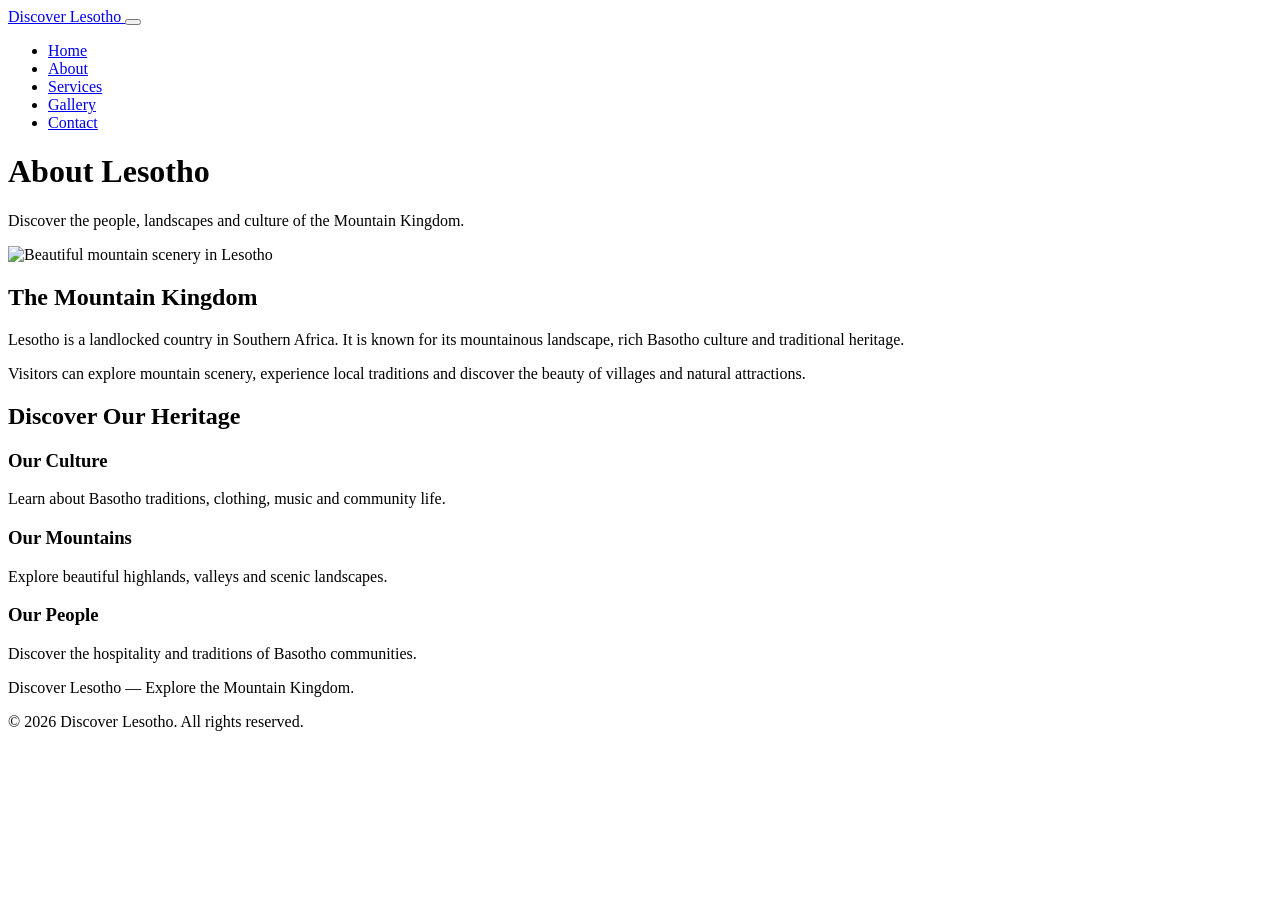
==== about.html @ d7bb5fa7 "Add files via upload" ====
<!DOCTYPE html>
<html lang="en">

<head>
    
    <meta charset="UTF-8">
    <meta name="viewport" content="width=device-width, initial-scale=1.0">

    <title>About Lesotho | Discover Lesotho</title>

    
    <link
        href="css/bootstrap.min.css"
        rel="stylesheet">

    
    <link rel="stylesheet" href="css/style.css">
</head>

<body>

    
    <nav class="navbar navbar-expand-lg navbar-dark site-navbar">
        <div class="container">

            <a class="navbar-brand fw-bold" href="index.html">
                Discover Lesotho
            </a>

            
            <button class="navbar-toggler" type="button"
                data-bs-toggle="collapse" data-bs-target="#menu">
                <span class="navbar-toggler-icon"></span>
            </button>

            
            <div class="collapse navbar-collapse" id="menu">
                <ul class="navbar-nav ms-auto">

                    <li class="nav-item">
                        <a class="nav-link" href="index.html">Home</a>
                    </li>

                    <li class="nav-item">
                        <a class="nav-link active" href="about.html">About</a>
                    </li>

                    <li class="nav-item">
                        <a class="nav-link" href="services.html">Services</a>
                    </li>

                    <li class="nav-item">
                        <a class="nav-link" href="gallery.html">Gallery</a>
                    </li>

                    <li class="nav-item">
                        <a class="nav-link" href="contact.html">Contact</a>
                    </li>

                </ul>
            </div>
        </div>
    </nav>


    
    <header class="page-header text-center">
        <div class="container">

            

            <h1>About Lesotho</h1>

            <p>
                Discover the people, landscapes and culture
                of the Mountain Kingdom.
            </p>

        </div>
    </header>


    
    <main>

        <section class="section-space">
            <div class="container">
                <div class="row align-items-center g-5">

                    
                    <div class="col-lg-6">
                        <img
                            src="images/img6.jpg"
                            alt="Beautiful mountain scenery in Lesotho"
                            class="feature-image">
                    </div>

                    
                    <div class="col-lg-6">

                        

                        <h2>The Mountain Kingdom</h2>

                        <p>
                            Lesotho is a landlocked country in Southern Africa. It is known for its
                            mountainous landscape, rich Basotho culture
                            and traditional heritage.
                        </p>

                        <p>
                            Visitors can explore mountain scenery, experience
                            local traditions and discover the beauty of
                            villages and natural attractions.
                        </p>

                        

                    </div>
                </div>
            </div>
        </section>


        
        <section class="section-space destinations-section">
            <div class="container">

                <div class="text-center mb-5">
                    
                    <h2>Discover Our Heritage</h2>
                </div>

                <div class="row g-4">

                    
                    <div class="col-md-4">
                        <div class="card destination-card h-100">
                            <div class="card-body">

                                <h3 class="card-title">
                                    Our Culture
                                </h3>

                                <p class="card-text">
                                    Learn about Basotho traditions,
                                    clothing, music and community life.
                                </p>

                            </div>
                        </div>
                    </div>

                    
                    <div class="col-md-4">
                        <div class="card destination-card h-100">
                            <div class="card-body">

                                <h3 class="card-title">
                                    Our Mountains
                                </h3>

                                <p class="card-text">
                                    Explore beautiful highlands,
                                    valleys and scenic landscapes.
                                </p>

                            </div>
                        </div>
                    </div>

                    
                    <div class="col-md-4">
                        <div class="card destination-card h-100">
                            <div class="card-body">

                                <h3 class="card-title">
                                    Our People
                                </h3>

                                <p class="card-text">
                                    Discover the hospitality and
                                    traditions of Basotho communities.
                                </p>

                            </div>
                        </div>
                    </div>

                </div>
            </div>
        </section>

    </main>


    
    <footer class="site-footer text-center">
        <div class="container">
            <p>Discover Lesotho — Explore the Mountain Kingdom.</p>
            <p>&copy; 2026 Discover Lesotho. All rights reserved.</p>
        </div>
    </footer>


    
    <script src="js/bootstrap.bundle.min.js"></script>

    
    <script src="js/script.js"></script>

</body>
</html>
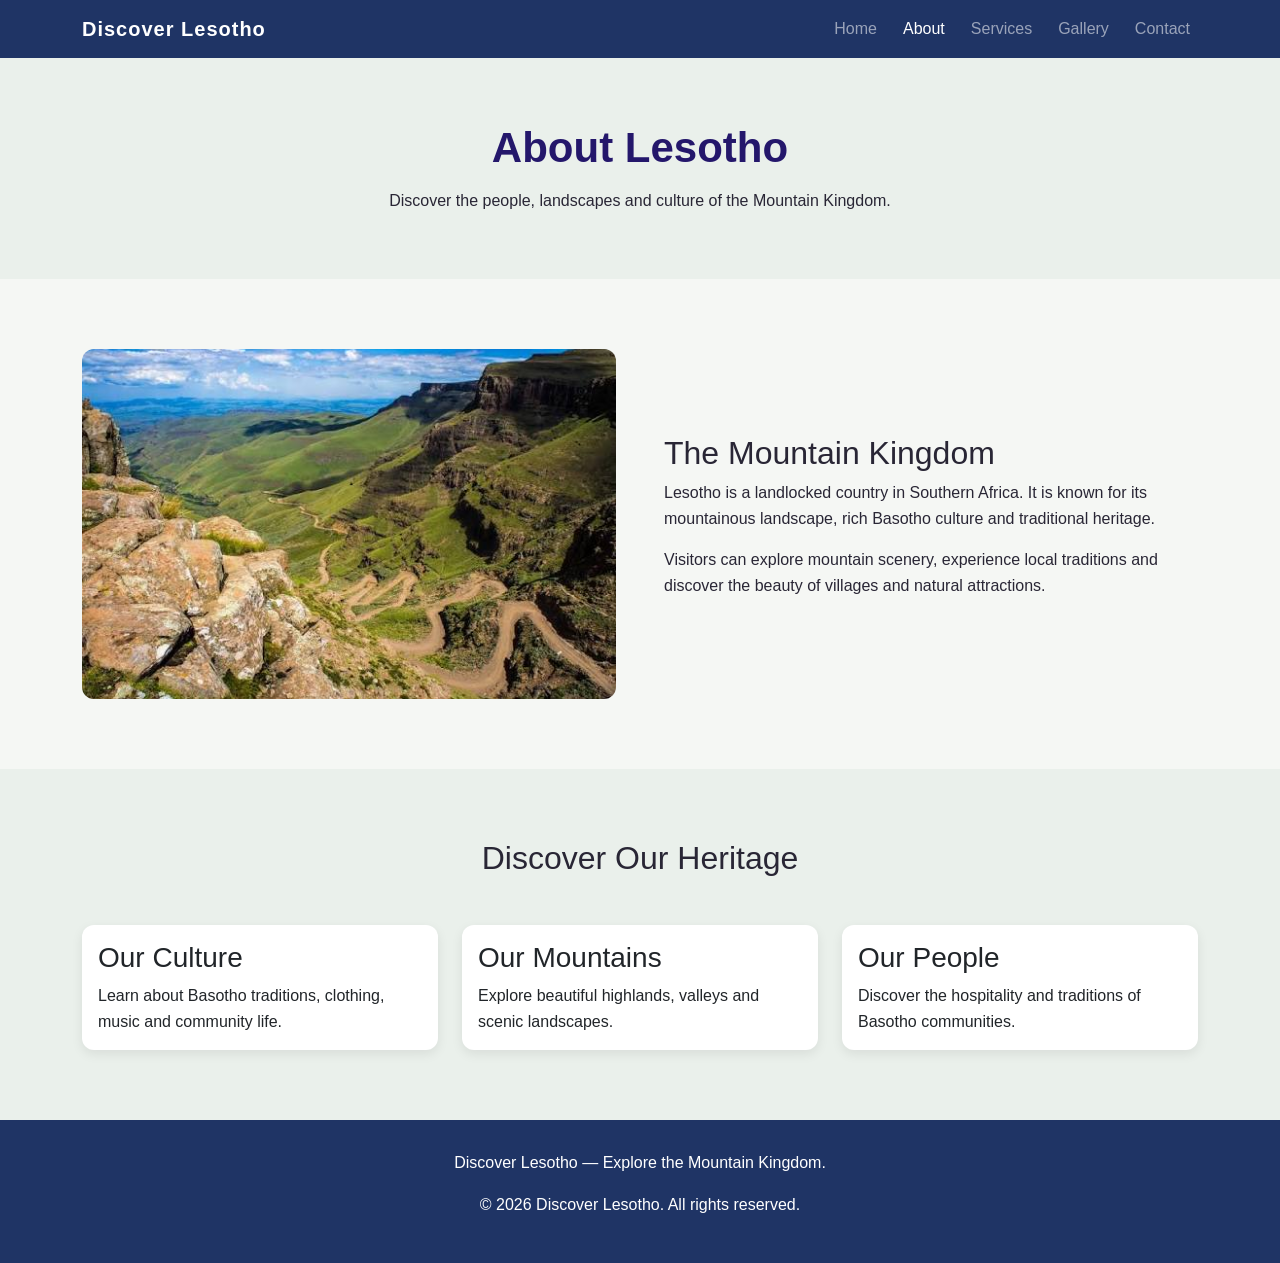
==== commit c3943f41: "Update about.html" ====
--- a/about.html
+++ b/about.html
@@ -11,11 +11,11 @@
 
     
     <link
-        href="css/bootstrap.min.css"
+        href="bootstrap.min.css"
         rel="stylesheet">
 
     
-    <link rel="stylesheet" href="css/style.css">
+    <link rel="stylesheet" href="style.css">
 </head>
 
 <body>
@@ -91,7 +91,7 @@
                     
                     <div class="col-lg-6">
                         <img
-                            src="images/img6.jpg"
+                            src="img6.jpg"
                             alt="Beautiful mountain scenery in Lesotho"
                             class="feature-image">
                     </div>
--- a/style.css
+++ b/style.css
@@ -0,0 +1,274 @@
+
+body {
+    margin: 0;
+    font-family: Arial, sans-serif;
+    background-color: #f5f7f4;
+    color: #292635;
+    line-height: 1.6;
+}
+
+
+.site-navbar {
+    background-color: #1f3465;
+}
+
+.navbar-brand {
+    letter-spacing: 1px;
+}
+
+.nav-link {
+    margin-left: 10px;
+}
+
+.nav-link:hover {
+    color: #7f7be8;
+}
+
+
+.hero {
+    background: linear-gradient(135deg, #19164d, #30287c);
+    color: white;
+    padding: 100px 20px;
+}
+
+.hero h1 {
+    font-size: 45px;
+    font-weight: bold;
+}
+
+.hero-text {
+    max-width: 600px;
+    margin: 20px auto;
+}
+
+
+.eyebrow {
+    color: #bd8c2d;
+    font-weight: bold;
+    letter-spacing: 2px;
+    font-size: 13px;
+}
+
+
+.section-space {
+    padding-top: 70px;
+    padding-bottom: 70px;
+}
+
+
+.feature-image {
+    width: 100%;
+    height: 350px;
+    object-fit: cover;
+    border-radius: 12px;
+}
+
+
+.check-list li {
+    margin-bottom: 10px;
+}
+
+
+.btn-brand {
+    background-color: #22176b;
+    color: white;
+    border: none;
+    padding: 12px 22px;
+    border-radius: 6px;
+    text-decoration: none;
+}
+
+.btn-brand:hover {
+    background-color: #131045;
+    color: white;
+}
+
+
+.destinations-section {
+    background-color: #eaf0eb;
+}
+
+.destination-card {
+    border: none;
+    border-radius: 12px;
+    overflow: hidden;
+    box-shadow: 0 4px 12px rgba(0, 0, 0, 0.08);
+    transition: transform 0.3s ease;
+}
+
+.destination-card:hover {
+    transform: translateY(-6px);
+}
+
+.destination-card img {
+    width: 100%;
+    height: 220px;
+    object-fit: cover;
+}
+
+
+.site-footer {
+    background-color: #1f3465;
+    color: white;
+    padding: 30px 10px;
+}
+
+
+@media (max-width: 576px) {
+    .hero {
+        padding: 65px 15px;
+    }
+
+    .hero h1 {
+        font-size: 32px;
+    }
+
+    .feature-image {
+        height: 260px;
+    }
+}
+
+
+
+.page-header {
+    background-color: #eaf0eb;
+    padding: 65px 20px;
+}
+
+.page-header h1 {
+    color: #24176b;
+    font-size: 42px;
+    font-weight: bold;
+}
+
+.page-header p:not(.eyebrow) {
+    max-width: 650px;
+    margin: 15px auto 0;
+}
+
+
+
+.activity-box {
+    background-color: white;
+    padding: 30px;
+    border-radius: 12px;
+    border-left: 5px solid #1f176b;
+    box-shadow: 0 4px 12px rgba(0, 0, 0, 0.06);
+    transition: transform 0.3s ease;
+}
+
+.activity-box:hover {
+    transform: translateY(-5px);
+}
+
+.activity-box h3 {
+    color: #1a176b;
+    margin-bottom: 15px;
+}
+
+
+
+.gallery-item {
+    height: 100%;
+    padding-bottom: 15px;
+}
+
+.gallery-image {
+    width: 100%;
+    height: 250px;
+    object-fit: cover;
+    border-radius: 12px;
+    cursor: pointer;
+    transition: transform 0.3s ease, box-shadow 0.3s ease;
+}
+
+.gallery-image:hover,
+.gallery-image:focus {
+    transform: scale(1.02);
+    box-shadow: 0 8px 20px rgba(0, 0, 0, 0.18);
+    outline: 2px solid #17186b;
+}
+
+.gallery-item h3 {
+    font-size: 21px;
+    color: #24176b;
+    margin-top: 16px;
+}
+
+.gallery-item p {
+    color: #52615a;
+}
+
+
+#largePhoto {
+    max-height: 70vh;
+    object-fit: contain;
+}
+
+
+
+.contact-info {
+    margin-top: 25px;
+    padding: 18px;
+    background-color: #eaf0eb;
+    border-left: 4px solid #1f176b;
+    border-radius: 6px;
+}
+
+.contact-info h3 {
+    color: #24176b;
+    font-size: 20px;
+}
+
+
+.contact-form-card {
+    background-color: white;
+    padding: 30px;
+    border-radius: 12px;
+    box-shadow: 0 4px 18px rgba(0, 0, 0, 0.08);
+}
+
+.contact-form-card h2 {
+    color: #21176b;
+    margin-bottom: 12px;
+}
+
+
+.contact-form-card .form-control,
+.contact-form-card .form-select {
+    padding: 12px;
+    border-radius: 6px;
+}
+
+.contact-form-card .form-control:focus,
+.contact-form-card .form-select:focus {
+    border-color: #1d176b;
+    box-shadow: 0 0 0 0.2rem rgba(23, 107, 85, 0.15);
+}
+
+
+.form-message {
+    margin-bottom: 15px;
+    padding: 12px;
+    border-radius: 6px;
+    display: none;
+}
+
+.form-message.success {
+    display: block;
+    background-color: #d1e7dd;
+    color: #1a0f51;
+}
+
+.form-message.error {
+    display: block;
+    background-color: #f8d7da;
+    color: #842029;
+}
+
+
+@media (max-width: 576px) {
+    .contact-form-card {
+        padding: 20px;
+    }
+}
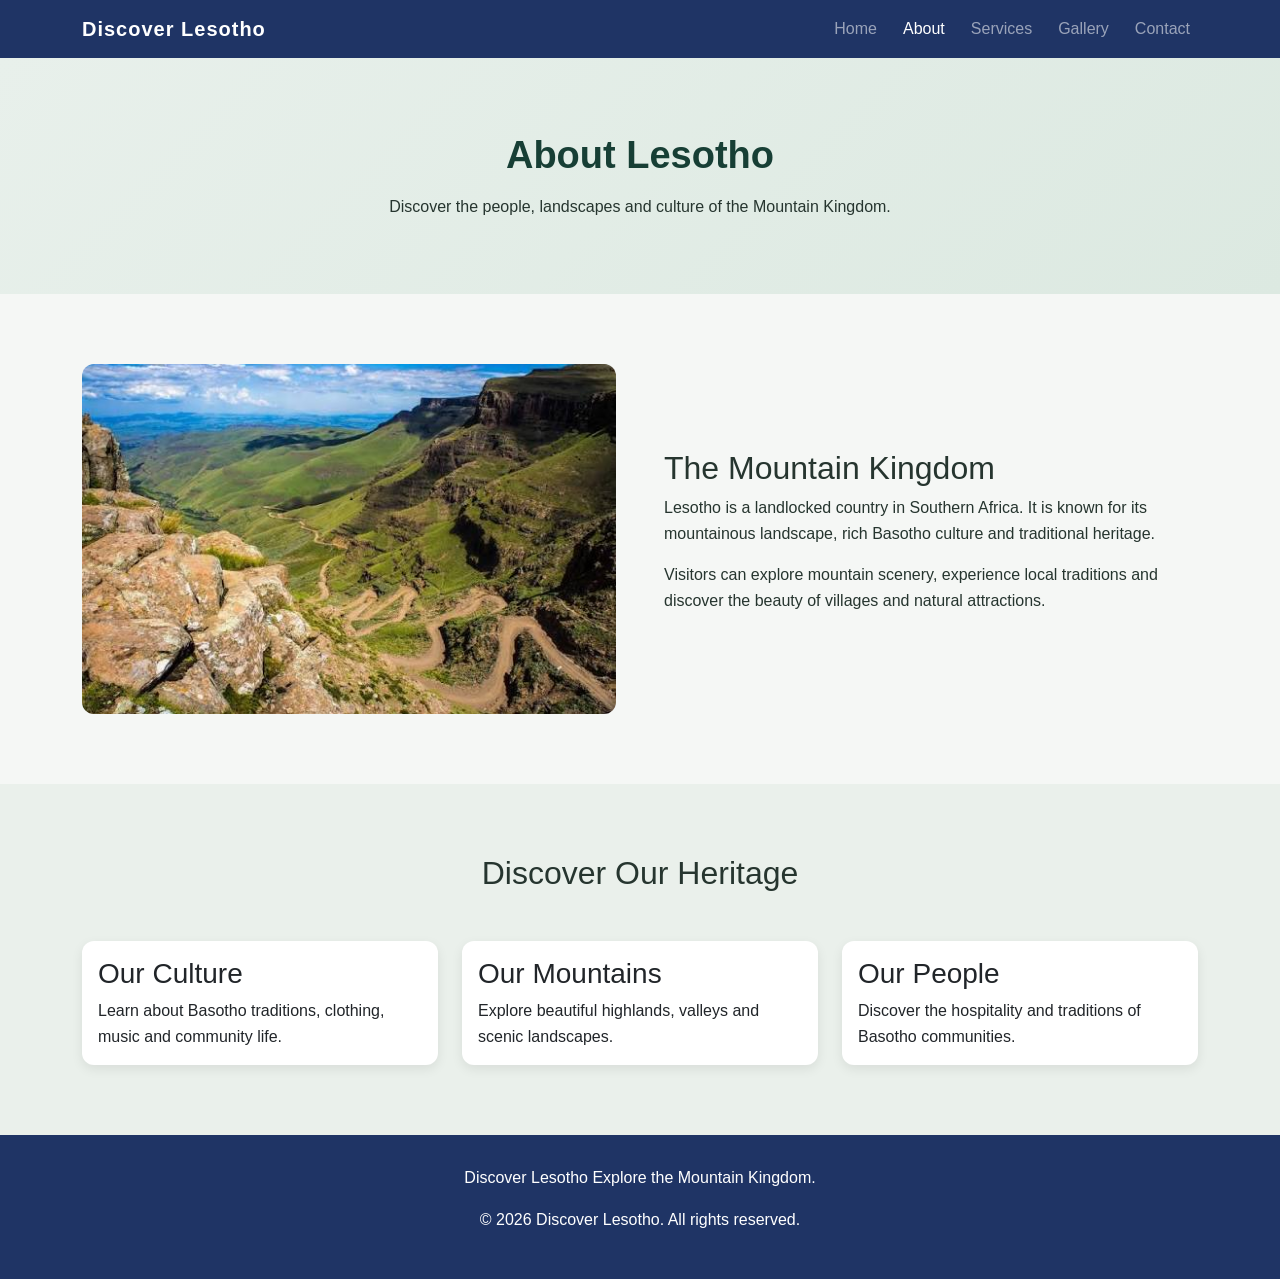
==== commit 30f00b96: "Update about.html" ====
--- a/about.html
+++ b/about.html
@@ -198,17 +198,17 @@
     
     <footer class="site-footer text-center">
         <div class="container">
-            <p>Discover Lesotho — Explore the Mountain Kingdom.</p>
+            <p>Discover Lesotho Explore the Mountain Kingdom.</p>
             <p>&copy; 2026 Discover Lesotho. All rights reserved.</p>
         </div>
     </footer>
 
 
     
-    <script src="js/bootstrap.bundle.min.js"></script>
-
-    
-    <script src="js/script.js"></script>
+    <script src="bootstrap.bundle.min.js"></script>
+
+    
+    <script src="script.js"></script>
 
 </body>
 </html>
--- a/style.css
+++ b/style.css
@@ -272,3 +272,122 @@
         padding: 20px;
     }
 }
+
+
+/* =================================
+   PROFESSIONAL CONTACT PAGE DESIGN
+================================= */
+
+/* Contact page background */
+body {
+    font-family: Arial, sans-serif;
+    background-color: #f5f7f5;
+    color: #26352f;
+}
+
+/* Contact page heading */
+.page-header {
+    background: linear-gradient(135deg, #e8f0eb, #dce9e1);
+    padding: 75px 20px;
+}
+
+.page-header h1 {
+    color: #173f35;
+    font-size: 38px;
+    font-weight: 700;
+}
+
+/* Contact section spacing */
+.contact-form-card {
+    background-color: #ffffff;
+    padding: 35px;
+    border-radius: 16px;
+    border: 1px solid #e3e9e5;
+    box-shadow: 0 8px 25px rgba(0, 0, 0, 0.07);
+}
+
+/* Form heading */
+.contact-form-card h2 {
+    color: #176b55;
+    font-size: 26px;
+    font-weight: 700;
+    margin-bottom: 12px;
+}
+
+/* Form labels */
+.contact-form-card .form-label {
+    color: #26352f;
+    font-weight: 600;
+    margin-bottom: 8px;
+}
+
+/* Text boxes and dropdowns */
+.contact-form-card .form-control,
+.contact-form-card .form-select {
+    min-height: 48px;
+    padding: 12px 15px;
+    border: 1px solid #d5ded8;
+    border-radius: 8px;
+    background-color: #fbfcfb;
+    font-size: 15px;
+}
+
+/* Text area */
+.contact-form-card textarea.form-control {
+    min-height: 130px;
+}
+
+/* Input focus effect */
+.contact-form-card .form-control:focus,
+.contact-form-card .form-select:focus {
+    border-color: #176b55;
+    box-shadow: 0 0 0 3px rgba(23, 107, 85, 0.13);
+    background-color: #ffffff;
+}
+
+/* Email instructions */
+.email-help {
+    display: block;
+    margin-top: 7px;
+    color: #68766e;
+    font-size: 12px;
+}
+
+/* Submit button */
+.contact-form-card .btn-brand {
+    min-height: 46px;
+    padding: 11px 24px;
+    font-weight: 600;
+    border-radius: 8px;
+}
+
+/* Contact information boxes */
+.contact-info {
+    background-color: #eaf1ec;
+    padding: 22px;
+    margin-top: 20px;
+    border-radius: 10px;
+    border-left: 4px solid #176b55;
+}
+
+/* Responsive design for phones */
+@media (max-width: 576px) {
+
+    .page-header {
+        padding: 50px 15px;
+    }
+
+    .page-header h1 {
+        font-size: 30px;
+    }
+
+    .contact-form-card {
+        padding: 22px 18px;
+        border-radius: 12px;
+    }
+
+    .contact-form-card h2 {
+        font-size: 23px;
+    }
+}
+
